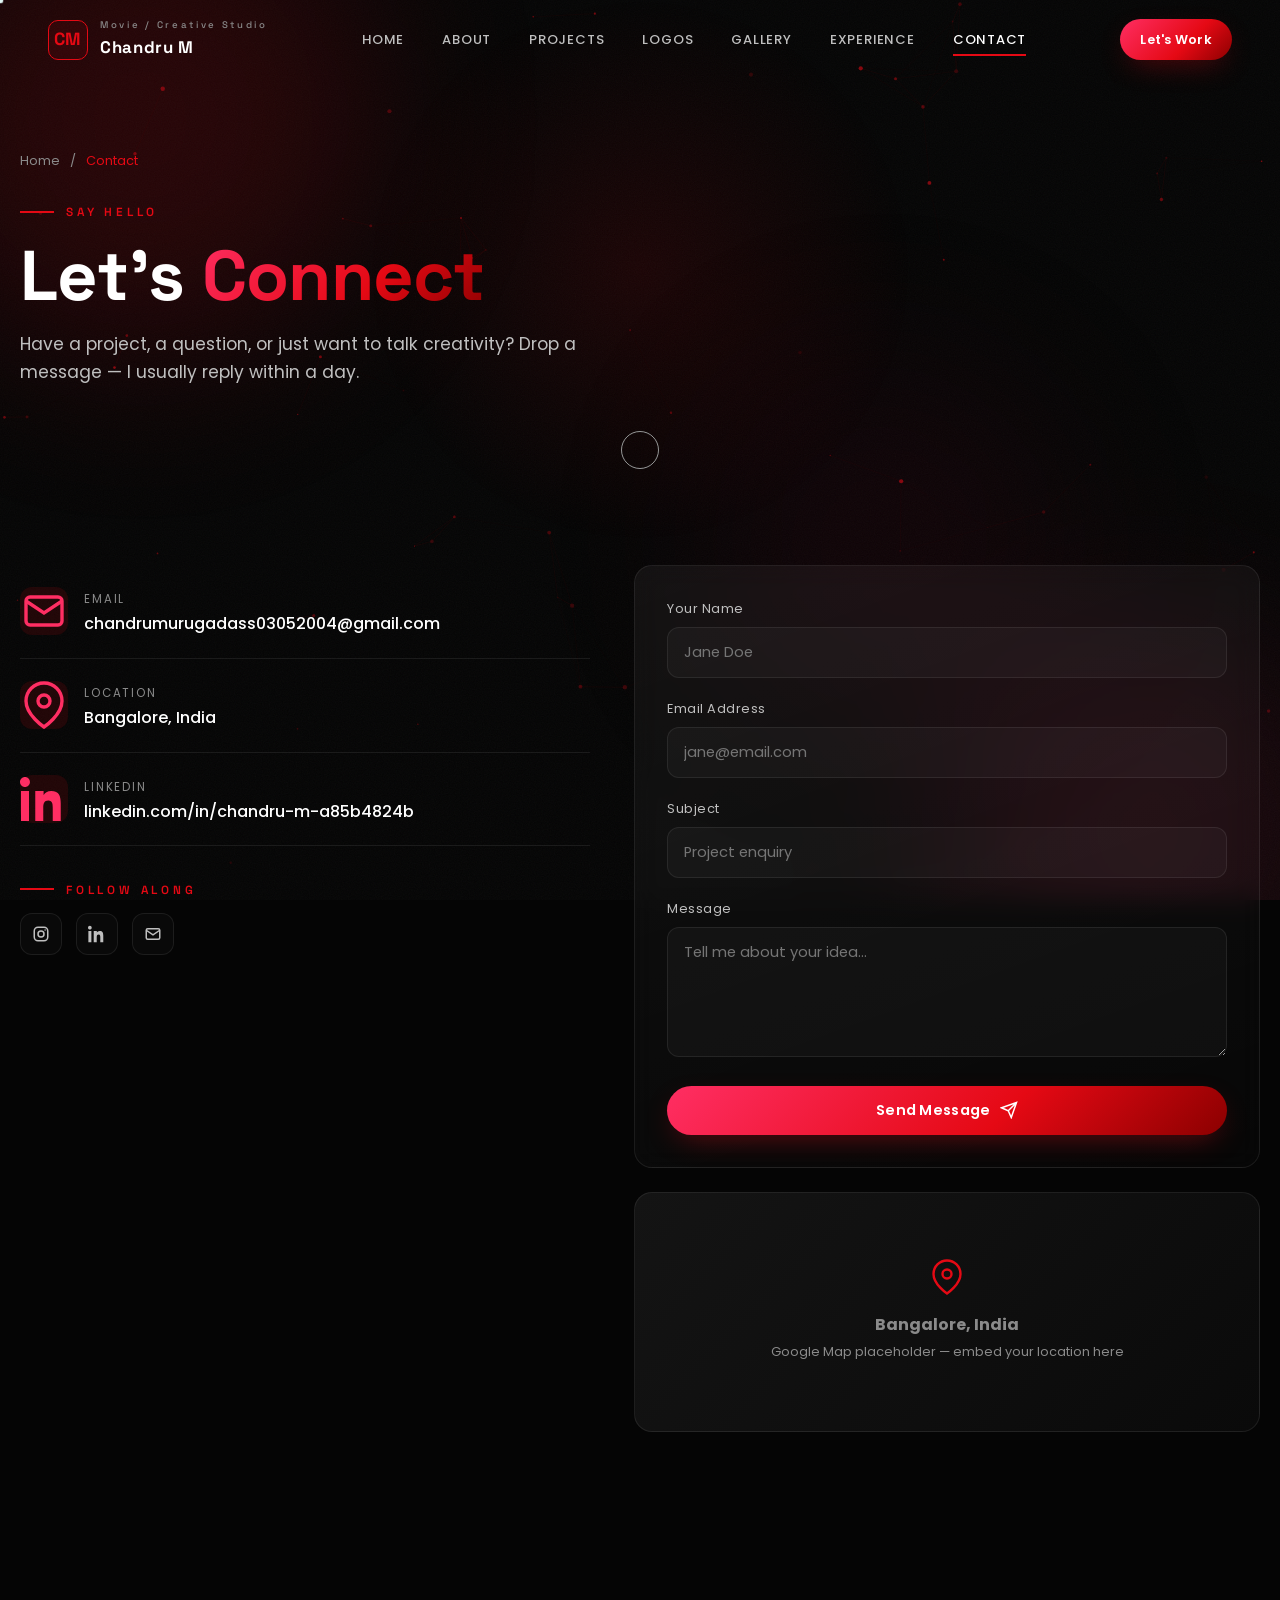
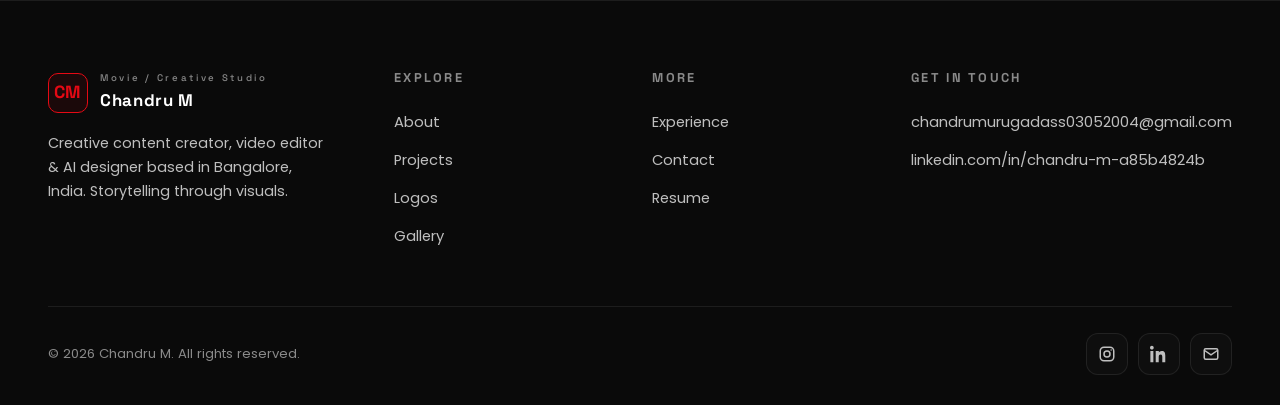
==== contact.html @ 70fb7a4b "Initialize portfolio and configure video fallbacks & layout updates" ====
<!DOCTYPE html>
<html lang="en">
<head>
  <meta charset="UTF-8" />
  <meta name="viewport" content="width=device-width, initial-scale=1.0" />
  <title>Contact — Chandru M | Let's Create Together</title>
  <meta name="description" content="Get in touch with Chandru M — creative content creator, video editor & AI designer in Bangalore. Email, phone, LinkedIn and contact form." />
  <meta name="theme-color" content="#050505" />
  <link rel="icon" href="data:image/svg+xml,%3Csvg xmlns='http://www.w3.org/2000/svg' viewBox='0 0 100 100'%3E%3Crect width='100' height='100' rx='22' fill='%23050505'/%3E%3Ctext x='50' y='68' font-family='Arial' font-size='54' font-weight='bold' fill='%23e50914' text-anchor='middle'%3ECM%3C/text%3E%3C/svg%3E" />
  <link rel="preconnect" href="https://fonts.googleapis.com" />
  <link rel="preconnect" href="https://fonts.gstatic.com" crossorigin />
  <link href="https://fonts.googleapis.com/css2?family=Poppins:wght@300;400;500;600;700&family=Space+Grotesk:wght@400;500;600;700&display=swap" rel="stylesheet" />
  <link rel="stylesheet" href="css/style.css" />
  <link rel="stylesheet" href="css/animations.css" />
  <link rel="stylesheet" href="css/responsive.css" />
</head>
<body>
  <div id="loader"><div class="loader-logo">CHANDRU<span>.</span>M</div><div class="loader-bar"><i></i></div><div class="loader-pct">000 %</div></div>
  <div class="cursor-dot"></div><div class="cursor-ring"></div><div class="scroll-progress"></div>
  <div class="fx-spotlight"></div><div class="fx-noise"></div>
  <div class="fx-gradient"><span></span><span></span><span></span></div>
  <canvas id="particles"></canvas>

  <header class="site-header">
    <div class="container nav">
      <a href="index.html" class="brand" data-magnetic><span class="mark">CM</span><span><small>Movie / Creative Studio</small><b>Chandru M</b></span></a>
      <nav class="nav-links" aria-label="Primary">
        <a href="index.html">Home</a><a href="about.html">About</a><a href="projects.html">Projects</a>
        <a href="logos.html">Logos</a><a href="gallery.html">Gallery</a><a href="experience.html">Experience</a><a href="contact.html">Contact</a>
      </nav>
      <div class="nav-cta"><a href="contact.html" class="btn btn-primary btn-sm" data-magnetic>Let's Work</a>
        <button class="menu-toggle" aria-label="Toggle menu"><span></span><span></span><span></span></button></div>
    </div>
  </header>

  <main>
    <section class="page-hero container">
      <div class="breadcrumb"><a href="index.html">Home</a> / <span>Contact</span></div>
      <span class="eyebrow">Say Hello</span>
      <h1>Let's <span class="text-grad">Connect</span></h1>
      <p>Have a project, a question, or just want to talk creativity? Drop a message — I usually reply within a day.</p>
    </section>

    <section class="section container">
      <div class="contact-grid">
        <!-- Info -->
        <div class="contact-info" data-reveal>
          <div class="info-item">
            <div class="ic"><svg viewBox="0 0 24 24" fill="none" stroke="currentColor" stroke-width="1.7"><rect x="3" y="5" width="18" height="14" rx="2"/><path d="M3 7l9 6 9-6"/></svg></div>
            <div><small>Email</small><br><b>chandrumurugadass03052004@gmail.com</b></div>
          </div>

          <div class="info-item">
            <div class="ic"><svg viewBox="0 0 24 24" fill="none" stroke="currentColor" stroke-width="1.7"><path d="M21 10c0 7-9 13-9 13s-9-6-9-13a9 9 0 0 1 18 0z"/><circle cx="12" cy="10" r="3"/></svg></div>
            <div><small>Location</small><br><b>Bangalore, India</b></div>
          </div>
          <div class="info-item">
            <div class="ic"><svg viewBox="0 0 24 24" fill="currentColor"><path d="M4.98 3.5C4.98 4.88 3.87 6 2.5 6S0 4.88 0 3.5 1.12 1 2.5 1s2.48 1.12 2.48 2.5zM.5 8h4V23h-4V8zm7.5 0h3.8v2.05h.05c.53-1 1.83-2.05 3.76-2.05 4.02 0 4.76 2.65 4.76 6.1V23h-4v-6.6c0-1.57-.03-3.6-2.2-3.6-2.2 0-2.54 1.72-2.54 3.49V23h-4V8z"/></svg></div>
            <div><small>LinkedIn</small><br><b>linkedin.com/in/chandru-m-a85b4824b</b></div>
          </div>

          <div style="margin-top:26px">
            <p class="eyebrow" style="margin-bottom:14px">Follow Along</p>
            <div class="socials">
              <a href="https://www.instagram.com/_charming_chan_/?hl=en" target="_blank" rel="noopener" class="social-ico" aria-label="Instagram"><svg viewBox="0 0 24 24" fill="none" stroke="currentColor" stroke-width="2"><rect x="3" y="3" width="18" height="18" rx="5"/><circle cx="12" cy="12" r="4"/><circle cx="17.5" cy="6.5" r="1" fill="currentColor" stroke="none"/></svg></a>
              <a href="https://www.linkedin.com/in/chandru-m-a85b4824b" target="_blank" rel="noopener" class="social-ico" aria-label="LinkedIn"><svg viewBox="0 0 24 24" fill="currentColor"><path d="M4.98 3.5C4.98 4.88 3.87 6 2.5 6S0 4.88 0 3.5 1.12 1 2.5 1s2.48 1.12 2.48 2.5zM.5 8h4V23h-4V8zm7.5 0h3.8v2.05h.05c.53-1 1.83-2.05 3.76-2.05 4.02 0 4.76 2.65 4.76 6.1V23h-4v-6.6c0-1.57-.03-3.6-2.2-3.6-2.2 0-2.54 1.72-2.54 3.49V23h-4V8z"/></svg></a>

              <a href="#contact-form" class="social-ico" aria-label="Email"><svg viewBox="0 0 24 24" fill="none" stroke="currentColor" stroke-width="2"><rect x="3" y="5" width="18" height="14" rx="2"/><path d="M3 7l9 6 9-6"/></svg></a>
            </div>
          </div>
        </div>

        <!-- Form -->
        <div>
          <div class="form-card glass" data-reveal data-delay="1">
            <form id="contact-form" novalidate>
              <div class="field">
                <label for="name">Your Name</label>
                <input type="text" id="name" name="name" placeholder="Jane Doe" required />
              </div>
              <div class="field">
                <label for="email">Email Address</label>
                <input type="email" id="email" name="email" placeholder="jane@email.com" required />
              </div>
              <div class="field">
                <label for="subject">Subject</label>
                <input type="text" id="subject" name="subject" placeholder="Project enquiry" />
              </div>
              <div class="field">
                <label for="message">Message</label>
                <textarea id="message" name="message" placeholder="Tell me about your idea…" required></textarea>
              </div>
              <button type="submit" class="btn btn-primary" data-magnetic style="width:100%;justify-content:center">
                Send Message
                <svg viewBox="0 0 24 24" fill="none" stroke="currentColor" stroke-width="2" width="16" height="16"><path d="M22 2L11 13M22 2l-7 20-4-9-9-4 20-7z"/></svg>
              </button>
            </form>
            <div class="form-note"></div>
          </div>

          <div class="map-wrap" data-reveal data-delay="2">
            <div class="mp">
              <svg viewBox="0 0 24 24" fill="none" stroke="currentColor" stroke-width="1.6"><path d="M21 10c0 7-9 13-9 13s-9-6-9-13a9 9 0 0 1 18 0z"/><circle cx="12" cy="10" r="3"/></svg>
              <div><b>Bangalore, India</b></div>
              <span style="font-size:0.8rem">Google Map placeholder — embed your location here</span>
            </div>
          </div>
        </div>
      </div>
    </section>
  </main>

  <footer class="site-footer">
    <div class="container">
      <div class="footer-grid">
        <div class="footer-brand"><a href="index.html" class="brand"><span class="mark">CM</span><span><small>Movie / Creative Studio</small><b>Chandru M</b></span></a>
          <p>Creative content creator, video editor & AI designer based in Bangalore, India. Storytelling through visuals.</p></div>
        <div class="footer-col"><h4>Explore</h4><a href="about.html">About</a><a href="projects.html">Projects</a><a href="logos.html">Logos</a><a href="gallery.html">Gallery</a></div>
        <div class="footer-col"><h4>More</h4><a href="experience.html">Experience</a><a href="contact.html">Contact</a><a href="assets/resume/Chandru-M-Resume.pdf" download>Resume</a></div>
        <div class="footer-col"><h4>Get in touch</h4><a href="mailto:chandrumurugadass03052004@gmail.com">chandrumurugadass03052004@gmail.com</a><a href="https://www.linkedin.com/in/chandru-m-a85b4824b" target="_blank" rel="noopener">linkedin.com/in/chandru-m-a85b4824b</a></div>
      </div>
      <div class="footer-bottom"><span>© <span data-year>2026</span> Chandru M. All rights reserved.</span>
        <div class="footer-socials">
          <a href="https://www.instagram.com/_charming_chan_/?hl=en" target="_blank" rel="noopener" class="social-ico" aria-label="Instagram"><svg viewBox="0 0 24 24" fill="none" stroke="currentColor" stroke-width="2"><rect x="3" y="3" width="18" height="18" rx="5"/><circle cx="12" cy="12" r="4"/><circle cx="17.5" cy="6.5" r="1" fill="currentColor" stroke="none"/></svg></a>
          <a href="https://www.linkedin.com/in/chandru-m-a85b4824b" target="_blank" rel="noopener" class="social-ico" aria-label="LinkedIn"><svg viewBox="0 0 24 24" fill="currentColor"><path d="M4.98 3.5C4.98 4.88 3.87 6 2.5 6S0 4.88 0 3.5 1.12 1 2.5 1s2.48 1.12 2.48 2.5zM.5 8h4V23h-4V8zm7.5 0h3.8v2.05h.05c.53-1 1.83-2.05 3.76-2.05 4.02 0 4.76 2.65 4.76 6.1V23h-4v-6.6c0-1.57-.03-3.6-2.2-3.6-2.2 0-2.54 1.72-2.54 3.49V23h-4V8z"/></svg></a>
          <a href="contact.html" class="social-ico" aria-label="Email"><svg viewBox="0 0 24 24" fill="none" stroke="currentColor" stroke-width="2"><rect x="3" y="5" width="18" height="14" rx="2"/><path d="M3 7l9 6 9-6"/></svg></a>
        </div>
      </div>
    </div>
  </footer>
  <button class="to-top" aria-label="Back to top"><svg viewBox="0 0 24 24" width="20" height="20" fill="none" stroke="currentColor" stroke-width="2"><path d="M12 19V5m-7 7l7-7 7 7"/></svg></button>
  <script src="js/script.js"></script>
  <script src="js/animation.js"></script>
</body>
</html>
---- css/style.css ----
/* =====================================================================
   CHANDRU M — Premium Portfolio
   style.css — Core design system, layout & components
   Author: Senior Frontend / UI-UX (cinematic dark theme)
   ===================================================================== */

/* ---------- 1. Design Tokens ---------- */
:root {
  /* Color palette */
  --bg: #050505;
  --bg-soft: #0a0a0a;
  --card: #101010;
  --card-2: #141414;
  --accent: #e50914;
  --accent-2: #ff2e63;
  --accent-glow: rgba(229, 9, 20, 0.45);
  --text: #ffffff;
  --text-2: #bfbfbf;
  --text-3: #8a8a8a;
  --border: rgba(255, 255, 255, 0.08);
  --border-strong: rgba(255, 255, 255, 0.16);

  /* Gradients */
  --grad-accent: linear-gradient(135deg, #ff2e63 0%, #e50914 60%, #8b0000 100%);
  --grad-chrome: linear-gradient(180deg, #ffffff 0%, #d6d6d6 45%, #8e8e8e 55%, #f2f2f2 100%);
  --grad-line: linear-gradient(90deg, transparent, var(--accent), transparent);

  /* Typography */
  --font-body: "Poppins", system-ui, -apple-system, Segoe UI, Roboto, sans-serif;
  --font-display: "Space Grotesk", "Poppins", sans-serif;

  /* Spacing / sizing */
  --maxw: 1240px;
  --radius: 18px;
  --radius-sm: 12px;
  --radius-lg: 28px;
  --header-h: 80px;

  /* Motion */
  --ease: cubic-bezier(0.22, 1, 0.36, 1);
  --ease-soft: cubic-bezier(0.4, 0, 0.2, 1);
  --t-fast: 0.25s;
  --t-med: 0.45s;
  --t-slow: 0.8s;

  /* Shadows */
  --shadow-card: 0 24px 60px -28px rgba(0, 0, 0, 0.9);
  --shadow-glow: 0 0 40px -6px var(--accent-glow);
}

/* ---------- 2. Reset & Base ---------- */
*,
*::before,
*::after { box-sizing: border-box; margin: 0; padding: 0; }

html { scroll-behavior: smooth; -webkit-text-size-adjust: 100%; }

body {
  font-family: var(--font-body);
  background: var(--bg);
  color: var(--text);
  line-height: 1.65;
  font-weight: 400;
  overflow-x: hidden;
  min-height: 100vh;
  -webkit-font-smoothing: antialiased;
  -moz-osx-font-smoothing: grayscale;
}

a { color: inherit; text-decoration: none; }
img { max-width: 100%; display: block; }
button { font-family: inherit; cursor: pointer; border: none; background: none; color: inherit; }
ul { list-style: none; }
input, textarea, select { font-family: inherit; }

::selection { background: var(--accent); color: #fff; }

/* Custom scrollbar */
::-webkit-scrollbar { width: 10px; }
::-webkit-scrollbar-track { background: #0a0a0a; }
::-webkit-scrollbar-thumb {
  background: linear-gradient(var(--accent), #6e0309);
  border-radius: 10px;
  border: 2px solid #0a0a0a;
}
::-webkit-scrollbar-thumb:hover { background: var(--accent-2); }

/* ---------- 3. Typography ---------- */
h1, h2, h3, h4, h5 { font-family: var(--font-display); font-weight: 700; line-height: 1.08; letter-spacing: -0.01em; }
h1 { font-size: clamp(2.6rem, 7vw, 5.4rem); }
h2 { font-size: clamp(2rem, 4.5vw, 3.4rem); }
h3 { font-size: clamp(1.3rem, 2.4vw, 1.9rem); }
p { color: var(--text-2); }

.eyebrow {
  font-family: var(--font-display);
  text-transform: uppercase;
  letter-spacing: 0.32em;
  font-size: 0.74rem;
  font-weight: 600;
  color: var(--accent);
  display: inline-flex;
  align-items: center;
  gap: 12px;
}
.eyebrow::before {
  content: "";
  width: 34px; height: 2px;
  background: var(--accent);
  display: inline-block;
}

.text-grad { background: var(--grad-accent); -webkit-background-clip: text; background-clip: text; color: transparent; }
.text-chrome {
  background: var(--grad-chrome);
  -webkit-background-clip: text; background-clip: text; color: transparent;
  filter: drop-shadow(0 4px 18px rgba(0,0,0,0.5));
}

/* ---------- 4. Layout ---------- */
.container { width: 100%; max-width: var(--maxw); margin: 0 auto; padding: 0 28px; }
.section { padding: clamp(70px, 10vw, 140px) 0; position: relative; }
.section-head { max-width: 720px; margin-bottom: 56px; }
.section-head.center { margin-left: auto; margin-right: auto; text-align: center; }
.section-head .eyebrow.center { justify-content: center; }
.section-head h2 { margin: 18px 0 14px; }
.section-head p { font-size: 1.05rem; }

.grid { display: grid; gap: 26px; }
.divider { height: 1px; background: var(--border); width: 100%; }

/* ---------- 5. Loading Screen ---------- */
#loader {
  position: fixed; inset: 0; z-index: 9999;
  background: var(--bg);
  display: flex; flex-direction: column; align-items: center; justify-content: center;
  gap: 26px;
  transition: opacity 0.6s var(--ease), visibility 0.6s;
}
#loader.hidden { opacity: 0; visibility: hidden; }
.loader-logo {
  font-family: var(--font-display);
  font-size: 2.4rem; font-weight: 700;
  letter-spacing: 0.08em;
  color: #fff;
  display: flex; align-items: center; gap: 4px;
}
.loader-logo span { color: var(--accent); }
.loader-bar { width: 220px; height: 3px; background: rgba(255,255,255,0.1); border-radius: 4px; overflow: hidden; }
.loader-bar i { display: block; height: 100%; width: 0; background: var(--grad-accent); border-radius: 4px; }
.loader-pct { font-family: var(--font-display); font-size: 0.8rem; letter-spacing: 0.3em; color: var(--text-3); }

/* ---------- 6. Custom Cursor ---------- */
.cursor-dot, .cursor-ring {
  position: fixed; top: 0; left: 0; z-index: 9998;
  border-radius: 50%; pointer-events: none;
  transform: translate(-50%, -50%);
  mix-blend-mode: difference;
}
.cursor-dot { width: 7px; height: 7px; background: #fff; transition: width .2s, height .2s; }
.cursor-ring {
  width: 38px; height: 38px; border: 1.5px solid rgba(255,255,255,0.6);
  transition: transform 0.16s var(--ease-soft), width .25s, height .25s, border-color .25s;
}
.cursor-ring.hover { width: 60px; height: 60px; border-color: var(--accent); }
.cursor-dot.hover { width: 0; height: 0; }
@media (hover: none), (pointer: coarse) { .cursor-dot, .cursor-ring { display: none; } }

/* ---------- 7. Scroll Progress ---------- */
.scroll-progress {
  position: fixed; top: 0; left: 0; height: 3px; width: 0%;
  background: var(--grad-accent); z-index: 9997;
  box-shadow: 0 0 12px var(--accent-glow);
}

/* ---------- 8. Mouse Spotlight & Background FX ---------- */
.fx-spotlight {
  position: fixed; inset: 0; z-index: 0; pointer-events: none;
  background: radial-gradient(420px circle at var(--mx, 50%) var(--my, 30%), rgba(229,9,20,0.10), transparent 65%);
  transition: background 0.1s linear;
}
.fx-noise {
  position: fixed; inset: 0; z-index: 1; pointer-events: none; opacity: 0.04;
  background-image: url("data:image/svg+xml,%3Csvg xmlns='http://www.w3.org/2000/svg' width='160' height='160'%3E%3Cfilter id='n'%3E%3CfeTurbulence type='fractalNoise' baseFrequency='0.85' numOctaves='3' stitchTiles='stitch'/%3E%3C/filter%3E%3Crect width='100%25' height='100%25' filter='url(%23n)'/%3E%3C/svg%3E");
}
.fx-gradient {
  position: fixed; inset: 0; z-index: 0; pointer-events: none; overflow: hidden;
}
.fx-gradient span {
  position: absolute; border-radius: 50%; filter: blur(90px); opacity: 0.5;
}
.fx-gradient span:nth-child(1) { width: 480px; height: 480px; background: rgba(229,9,20,0.30); top: -120px; left: -100px; }
.fx-gradient span:nth-child(2) { width: 420px; height: 420px; background: rgba(255,46,99,0.18); bottom: -140px; right: -80px; }
.fx-gradient span:nth-child(3) { width: 360px; height: 360px; background: rgba(120,0,40,0.22); top: 40%; left: 55%; }

#particles { position: fixed; inset: 0; z-index: 0; pointer-events: none; }

main, footer, .site-header { position: relative; z-index: 2; }

/* ---------- 9. Header / Navigation ---------- */
.site-header {
  position: fixed; top: 0; left: 0; right: 0; z-index: 1000;
  height: var(--header-h);
  display: flex; align-items: center;
  transition: background var(--t-med) var(--ease), height var(--t-med), border-color var(--t-med);
  border-bottom: 1px solid transparent;
}
.site-header.scrolled {
  height: 66px;
  background: rgba(7,7,7,0.72);
  backdrop-filter: blur(18px) saturate(140%);
  -webkit-backdrop-filter: blur(18px) saturate(140%);
  border-bottom: 1px solid var(--border);
}
.nav { display: flex; align-items: center; justify-content: space-between; width: 100%; }
.brand { display: flex; align-items: center; gap: 12px; font-family: var(--font-display); font-weight: 700; letter-spacing: 0.04em; }
.brand .mark {
  width: 40px; height: 40px; display: grid; place-items: center;
  border: 1.5px solid var(--accent); border-radius: 10px;
  color: var(--accent); font-size: 1.1rem; font-weight: 700;
  background: rgba(229,9,20,0.08);
  transition: transform var(--t-fast) var(--ease), box-shadow var(--t-fast);
}
.brand:hover .mark { transform: rotate(-6deg) scale(1.05); box-shadow: var(--shadow-glow); }
.brand small { display: block; font-size: 0.6rem; letter-spacing: 0.28em; color: var(--text-3); font-weight: 500; }
.brand b { font-size: 1.05rem; }

.nav-links { display: flex; align-items: center; gap: 6px; }
.nav-links a {
  position: relative; padding: 10px 16px; font-size: 0.82rem; font-weight: 500;
  letter-spacing: 0.06em; text-transform: uppercase; color: var(--text-2);
  transition: color var(--t-fast);
}
.nav-links a::after {
  content: ""; position: absolute; left: 16px; right: 16px; bottom: 4px; height: 2px;
  background: var(--accent); transform: scaleX(0); transform-origin: left;
  transition: transform var(--t-med) var(--ease);
}
.nav-links a:hover, .nav-links a.active { color: #fff; }
.nav-links a:hover::after, .nav-links a.active::after { transform: scaleX(1); }

.nav-cta { display: flex; align-items: center; gap: 14px; }
.menu-toggle { display: none; width: 44px; height: 44px; border-radius: 10px; border: 1px solid var(--border); }
.menu-toggle span { display: block; width: 20px; height: 2px; background: #fff; margin: 4px auto; transition: var(--t-fast); }
.menu-toggle.open span:nth-child(1) { transform: translateY(6px) rotate(45deg); }
.menu-toggle.open span:nth-child(2) { opacity: 0; }
.menu-toggle.open span:nth-child(3) { transform: translateY(-6px) rotate(-45deg); }

/* ---------- 10. Buttons ---------- */
.btn {
  position: relative; display: inline-flex; align-items: center; gap: 10px;
  padding: 14px 26px; border-radius: 50px; font-weight: 600; font-size: 0.9rem;
  letter-spacing: 0.02em; overflow: hidden; isolation: isolate;
  transition: transform var(--t-fast) var(--ease), box-shadow var(--t-fast), color var(--t-fast);
}
.btn svg, .btn .ico { width: 18px; height: 18px; }
.btn-primary { background: var(--grad-accent); color: #fff; box-shadow: 0 10px 30px -10px var(--accent-glow); }
.btn-primary:hover { transform: translateY(-3px); box-shadow: 0 18px 40px -12px var(--accent-glow); }
.btn-ghost { border: 1.5px solid var(--border-strong); color: #fff; background: rgba(255,255,255,0.02); }
.btn-ghost:hover { transform: translateY(-3px); border-color: var(--accent); color: #fff; }
.btn-sm { padding: 10px 20px; font-size: 0.8rem; }
.btn .play { width: 26px; height: 26px; border-radius: 50%; background: rgba(255,255,255,0.22); display: grid; place-items: center; }

/* Ripple */
.ripple { position: absolute; border-radius: 50%; background: rgba(255,255,255,0.35); transform: scale(0); animation: ripple .6s var(--ease) forwards; pointer-events: none; }

/* ---------- 11. Hero ---------- */
.hero { min-height: 100vh; display: flex; align-items: center; padding-top: var(--header-h); position: relative; }
.hero-grid { display: grid; grid-template-columns: 1.15fr 0.85fr; gap: 40px; align-items: center; width: 100%; }
.hero-copy { max-width: 640px; }
.hero h1 { margin: 18px 0 6px; line-height: 0.95; }
.hero h1 .line { display: block; overflow: hidden; }
.hero .roles {
  font-family: var(--font-display); font-weight: 600; font-size: clamp(1.1rem, 2.4vw, 1.7rem);
  color: var(--text); margin: 10px 0 4px; min-height: 1.6em; display: flex; align-items: center; gap: 6px;
}
.hero .roles .typed { color: var(--accent-2); }
.hero .roles .caret { width: 3px; height: 1.3em; background: var(--accent); display: inline-block; animation: blink 1s steps(1) infinite; }
.hero .lede { font-size: 1.05rem; margin: 18px 0 30px; max-width: 520px; }
.hero-actions { display: flex; flex-wrap: wrap; gap: 16px; margin-bottom: 36px; }

.socials { display: flex; align-items: center; gap: 14px; }
.socials .label { font-size: 0.68rem; letter-spacing: 0.28em; text-transform: uppercase; color: var(--text-3); }
.social-ico {
  width: 42px; height: 42px; border-radius: 12px; display: grid; place-items: center;
  border: 1px solid var(--border); background: rgba(255,255,255,0.02); color: var(--text-2);
  transition: transform var(--t-fast) var(--ease), color var(--t-fast), border-color var(--t-fast), background var(--t-fast);
}
.social-ico:hover { transform: translateY(-4px); color: #fff; border-color: var(--accent); background: rgba(229,9,20,0.12); }
.social-ico svg { width: 18px; height: 18px; }

/* Hero portrait */
.hero-visual { position: relative; display: grid; place-items: center; }
.portrait-wrap { position: relative; width: min(420px, 90%); aspect-ratio: 3/4; }
.portrait-glow {
  position: absolute; inset: -8% -4% 0 -4%; border-radius: 50% 50% 46% 46%;
  background: radial-gradient(circle at 50% 42%, rgba(229,9,20,0.55), rgba(229,9,20,0.08) 55%, transparent 72%);
  filter: blur(8px); z-index: 0;
}
.portrait-disc {
  position: absolute; inset: 6% 0 0 0; border-radius: 50%;
  background: radial-gradient(circle, rgba(229,9,20,0.9), #4a0207 70%, transparent 72%);
  z-index: 0; box-shadow: var(--shadow-glow);
}
.portrait-img {
  position: relative; z-index: 2; width: 100%; height: 100%; object-fit: contain; object-position: bottom center;
  filter: drop-shadow(0 30px 50px rgba(0,0,0,0.6));
}
.portrait-badge {
  position: absolute; z-index: 3; right: -8px; top: 12%;
  background: rgba(16,16,16,0.7); backdrop-filter: blur(10px);
  border: 1px solid var(--border); border-radius: 14px; padding: 12px 16px;
  display: flex; flex-direction: column; gap: 2px;
}
.portrait-badge b { font-family: var(--font-display); font-size: 1.4rem; color: var(--accent-2); }
.portrait-badge small { font-size: 0.62rem; letter-spacing: 0.18em; text-transform: uppercase; color: var(--text-3); }
.portrait-badge.b2 { right: auto; left: -10px; top: auto; bottom: 16%; }

.hero-scroll {
  position: absolute; bottom: 26px; left: 50%; transform: translateX(-50%);
  display: flex; flex-direction: column; align-items: center; gap: 8px;
  font-size: 0.64rem; letter-spacing: 0.3em; text-transform: uppercase; color: var(--text-3);
}
.hero-scroll .mouse { width: 24px; height: 38px; border: 2px solid var(--border-strong); border-radius: 14px; position: relative; }
.hero-scroll .mouse::before { content: ""; position: absolute; top: 7px; left: 50%; transform: translateX(-50%); width: 4px; height: 7px; border-radius: 4px; background: var(--accent); animation: scrollDot 1.6s infinite; }

/* ---------- 12. Glass Card base ---------- */
.glass {
  background: linear-gradient(160deg, rgba(255,255,255,0.05), rgba(255,255,255,0.01));
  border: 1px solid var(--border);
  border-radius: var(--radius);
  backdrop-filter: blur(12px);
  -webkit-backdrop-filter: blur(12px);
}

/* Marquee strip */
.marquee { overflow: hidden; border-top: 1px solid var(--border); border-bottom: 1px solid var(--border); padding: 18px 0; background: var(--bg-soft); }
.marquee-track { display: flex; gap: 60px; width: max-content; animation: marquee 26s linear infinite; }
.marquee-track span { font-family: var(--font-display); font-size: 1.2rem; font-weight: 600; color: var(--text-3); display: inline-flex; align-items: center; gap: 60px; white-space: nowrap; }
.marquee-track span::after { content: "✦"; color: var(--accent); }
.marquee:hover .marquee-track { animation-play-state: paused; }

/* ---------- 13. About preview ---------- */
.about-split { display: grid; grid-template-columns: 0.9fr 1.1fr; gap: 56px; align-items: center; }
.about-photo { position: relative; border-radius: var(--radius-lg); overflow: hidden; border: 1px solid var(--border); }
.about-photo img { width: 100%; aspect-ratio: 4/5; object-fit: cover; object-position: top center; }
.about-photo::after { content: ""; position: absolute; inset: 0; background: linear-gradient(180deg, transparent 40%, rgba(5,5,5,0.85)); }
.about-photo .tag { position: absolute; bottom: 18px; left: 18px; z-index: 2; }
.about-photo .tag b { font-family: var(--font-display); font-size: 1.2rem; }
.about-text h2 { margin: 16px 0 18px; }
.about-text p + p { margin-top: 14px; }

.stat-row { display: grid; grid-template-columns: repeat(3, 1fr); gap: 18px; margin-top: 34px; }
.stat { padding: 22px; border-radius: var(--radius-sm); border: 1px solid var(--border); background: var(--card); }
.stat b { font-family: var(--font-display); font-size: clamp(1.8rem, 4vw, 2.6rem); color: #fff; display: block; }
.stat b .plus { color: var(--accent); }
.stat span { font-size: 0.78rem; color: var(--text-3); letter-spacing: 0.04em; }

/* ---------- 14. Cards: Projects ---------- */
.cards-3 { grid-template-columns: repeat(3, 1fr); }
.cards-2 { grid-template-columns: repeat(2, 1fr); }
.cards-4 { grid-template-columns: repeat(4, 1fr); }
.cards-1 { grid-template-columns: 1fr; max-width: 800px; margin: 0 auto; }

.project-card {
  position: relative; border-radius: var(--radius); overflow: hidden;
  background: var(--card); border: 1px solid var(--border);
  transition: transform var(--t-med) var(--ease), border-color var(--t-med), box-shadow var(--t-med);
  display: flex; flex-direction: column;
}
.project-card:hover { transform: translateY(-8px); border-color: var(--border-strong); box-shadow: var(--shadow-card); }
.project-thumb { position: relative; aspect-ratio: 16/10; overflow: hidden; background: linear-gradient(135deg, #1a1a1a, #0c0c0c); }
.project-thumb .ph { position: absolute; inset: 0; display: grid; place-items: center; color: var(--text-3); }
.project-thumb img, .project-thumb video { width: 100%; height: 100%; object-fit: cover; transition: transform var(--t-slow) var(--ease); }
.project-card:hover .project-thumb img, .project-card:hover .project-thumb video { transform: scale(1.08); }
.project-thumb .num { position: absolute; top: 14px; left: 16px; font-family: var(--font-display); font-size: 0.8rem; color: var(--accent); z-index: 2; }
.project-thumb .cat { position: absolute; top: 14px; right: 16px; font-size: 0.64rem; letter-spacing: 0.16em; text-transform: uppercase; padding: 5px 11px; border-radius: 40px; background: rgba(0,0,0,0.55); border: 1px solid var(--border); z-index: 2; }
.project-body { padding: 24px; display: flex; flex-direction: column; gap: 12px; flex: 1; }
.project-body h3 { font-size: 1.25rem; }
.project-body p { font-size: 0.92rem; }
.tags { display: flex; flex-wrap: wrap; gap: 8px; margin-top: auto; }
.tag-chip { font-size: 0.68rem; padding: 5px 11px; border-radius: 40px; background: rgba(255,255,255,0.04); border: 1px solid var(--border); color: var(--text-2); }
.meta-row { display: grid; grid-template-columns: 1fr 1fr; gap: 10px; padding-top: 12px; border-top: 1px solid var(--border); }
.meta-row .k { font-size: 0.64rem; letter-spacing: 0.14em; text-transform: uppercase; color: var(--text-3); }
.meta-row .v { font-size: 0.84rem; color: var(--text); }
.read-more { display: inline-flex; align-items: center; gap: 8px; color: var(--accent-2); font-weight: 600; font-size: 0.84rem; }
.read-more svg { transition: transform var(--t-fast); }
.project-card:hover .read-more svg { transform: translateX(4px); }

/* ---------- 15. Skills ---------- */
.skill-card {
  padding: 26px; border-radius: var(--radius); background: var(--card); border: 1px solid var(--border);
  transition: transform var(--t-med) var(--ease), border-color var(--t-med), background var(--t-med);
}
.skill-card:hover { transform: translateY(-6px); border-color: var(--border-strong); background: var(--card-2); }
.skill-card .ic { width: 52px; height: 52px; border-radius: 14px; display: grid; place-items: center; background: rgba(229,9,20,0.12); color: var(--accent-2); margin-bottom: 18px; }
.skill-card .ic svg { width: 24px; height: 24px; }
.skill-card h3 { font-size: 1.15rem; margin-bottom: 10px; }
.skill-card p { font-size: 0.88rem; }
.skill-card .bars { margin-top: 16px; display: flex; flex-direction: column; gap: 12px; }
.bar { }
.bar .bl { display: flex; justify-content: space-between; font-size: 0.78rem; color: var(--text-2); margin-bottom: 6px; }
.bar .track { height: 6px; border-radius: 6px; background: rgba(255,255,255,0.06); overflow: hidden; }
.bar .fill { height: 100%; width: 0; border-radius: 6px; background: var(--grad-accent); transition: width 1.2s var(--ease); }

.tool-cloud { display: flex; flex-wrap: wrap; gap: 12px; margin-top: 14px; }
.tool-pill {
  display: inline-flex; align-items: center; gap: 8px; padding: 10px 18px; border-radius: 50px;
  border: 1px solid var(--border); background: var(--card); font-size: 0.86rem; color: var(--text-2);
  transition: transform var(--t-fast) var(--ease), color var(--t-fast), border-color var(--t-fast);
}
.tool-pill:hover { transform: translateY(-3px); color: #fff; border-color: var(--accent); }
.tool-pill i { width: 8px; height: 8px; border-radius: 50%; background: var(--accent); }

/* ---------- 16. Process steps ---------- */
.process-grid { grid-template-columns: repeat(4, 1fr); gap: 20px; }
.process-step { padding: 28px 24px; border-radius: var(--radius); border: 1px solid var(--border); background: var(--card); position: relative; overflow: hidden; }
.process-step .n { font-family: var(--font-display); font-size: 3rem; font-weight: 700; color: rgba(255,255,255,0.06); position: absolute; top: 8px; right: 16px; }
.process-step h3 { font-size: 1.1rem; margin-bottom: 10px; }
.process-step p { font-size: 0.88rem; }
.process-step::before { content: ""; position: absolute; left: 0; top: 0; height: 3px; width: 100%; background: var(--grad-accent); transform: scaleX(0); transform-origin: left; transition: transform var(--t-med) var(--ease); }
.process-step:hover::before { transform: scaleX(1); }

/* ---------- 17. Testimonials ---------- */
.quote-card { padding: 32px; border-radius: var(--radius); background: var(--card); border: 1px solid var(--border); position: relative; }
.quote-card .q { font-size: 2.4rem; color: var(--accent); font-family: var(--font-display); line-height: 1; }
.quote-card p { font-size: 1rem; color: var(--text); margin: 12px 0 20px; font-style: italic; }
.quote-card .who { display: flex; align-items: center; gap: 12px; }
.quote-card .who .av { width: 44px; height: 44px; border-radius: 50%; background: var(--grad-accent); display: grid; place-items: center; font-weight: 700; font-family: var(--font-display); }
.quote-card .who b { display: block; font-size: 0.92rem; }
.quote-card .who span { font-size: 0.76rem; color: var(--text-3); }

/* ---------- 18. CTA band ---------- */
.cta-band { position: relative; border-radius: var(--radius-lg); overflow: hidden; padding: clamp(40px, 7vw, 80px); text-align: center; border: 1px solid var(--border); background: linear-gradient(135deg, #160203, #0a0a0a); }
.cta-band::before { content: ""; position: absolute; inset: 0; background: radial-gradient(600px circle at 50% 0%, rgba(229,9,20,0.25), transparent 60%); }
.cta-band > * { position: relative; z-index: 2; }
.cta-band h2 { margin-bottom: 16px; }
.cta-band p { max-width: 540px; margin: 0 auto 30px; }
.cta-actions { display: flex; gap: 16px; justify-content: center; flex-wrap: wrap; }

/* ---------- 19. Footer ---------- */
.site-footer { background: var(--bg-soft); border-top: 1px solid var(--border); padding: 70px 0 30px; margin-top: 40px; }
.footer-grid { display: grid; grid-template-columns: 1.4fr 1fr 1fr 1.2fr; gap: 40px; }
.footer-brand .brand { margin-bottom: 18px; }
.footer-brand p { font-size: 0.9rem; max-width: 280px; }
.footer-col h4 { font-family: var(--font-display); font-size: 0.8rem; letter-spacing: 0.18em; text-transform: uppercase; color: var(--text-3); margin-bottom: 18px; }
.footer-col a { display: block; font-size: 0.92rem; color: var(--text-2); padding: 7px 0; transition: color var(--t-fast), padding var(--t-fast); }
.footer-col a:hover { color: var(--accent-2); padding-left: 6px; }
.footer-bottom { display: flex; align-items: center; justify-content: space-between; flex-wrap: wrap; gap: 16px; margin-top: 50px; padding-top: 26px; border-top: 1px solid var(--border); font-size: 0.82rem; color: var(--text-3); }
.footer-socials { display: flex; gap: 10px; }

/* Back to top */
.to-top {
  position: fixed; right: 26px; bottom: 26px; z-index: 900;
  width: 50px; height: 50px; border-radius: 50%; display: grid; place-items: center;
  background: var(--grad-accent); color: #fff; box-shadow: 0 12px 30px -10px var(--accent-glow);
  opacity: 0; visibility: hidden; transform: translateY(20px) scale(0.8);
  transition: all var(--t-med) var(--ease);
}
.to-top.show { opacity: 1; visibility: visible; transform: translateY(0) scale(1); }
.to-top:hover { transform: translateY(-4px) scale(1.05); }

/* ---------- 20. Page hero (inner pages) ---------- */
.page-hero { padding: calc(var(--header-h) + 70px) 0 50px; position: relative; }
.page-hero .eyebrow { margin-bottom: 16px; }
.page-hero h1 { font-size: clamp(2.4rem, 6vw, 4.4rem); margin-bottom: 16px; }
.page-hero p { font-size: 1.08rem; max-width: 620px; }
.breadcrumb { display: flex; gap: 10px; font-size: 0.8rem; color: var(--text-3); margin-bottom: 24px; align-items: center; }
.breadcrumb a:hover { color: var(--accent-2); }
.breadcrumb span { color: var(--accent); }

/* ---------- 21. Timeline ---------- */
.timeline { position: relative; max-width: 860px; margin: 0 auto; padding-left: 28px; }
.timeline::before { content: ""; position: absolute; left: 7px; top: 6px; bottom: 6px; width: 2px; background: linear-gradient(var(--accent), transparent); }
.tl-item { position: relative; padding: 0 0 44px 36px; }
.tl-item::before { content: ""; position: absolute; left: -3px; top: 6px; width: 16px; height: 16px; border-radius: 50%; background: var(--bg); border: 3px solid var(--accent); box-shadow: 0 0 0 4px rgba(229,9,20,0.15); }
.tl-item:last-child { padding-bottom: 0; }
.tl-date { font-family: var(--font-display); font-size: 0.78rem; letter-spacing: 0.08em; color: var(--accent-2); margin-bottom: 6px; }
.tl-card { padding: 22px 24px; border-radius: var(--radius); border: 1px solid var(--border); background: var(--card); transition: transform var(--t-med) var(--ease), border-color var(--t-med); }
.tl-card:hover { transform: translateX(6px); border-color: var(--border-strong); }
.tl-card h3 { font-size: 1.18rem; margin-bottom: 4px; }
.tl-card .org { color: var(--accent-2); font-size: 0.88rem; font-weight: 500; margin-bottom: 10px; }
.tl-card ul { display: flex; flex-direction: column; gap: 8px; }
.tl-card li { position: relative; padding-left: 18px; font-size: 0.9rem; color: var(--text-2); }
.tl-card li::before { content: ""; position: absolute; left: 0; top: 9px; width: 6px; height: 6px; border-radius: 50%; background: var(--accent); }

/* ---------- 22. Mission/Vision/Values ---------- */
.mvv-grid { grid-template-columns: repeat(3, 1fr); gap: 24px; }
.mvv { padding: 32px 28px; border-radius: var(--radius); border: 1px solid var(--border); background: var(--card); }
.mvv .ic { width: 56px; height: 56px; border-radius: 16px; display: grid; place-items: center; background: rgba(229,9,20,0.12); color: var(--accent-2); margin-bottom: 20px; }
.mvv h3 { margin-bottom: 12px; }

/* ---------- 23. Logos grid ---------- */
.logo-card {
  position: relative; aspect-ratio: 1/1; border-radius: var(--radius); overflow: hidden;
  border: 1px solid var(--border); background: var(--card);
  display: flex; flex-direction: column; align-items: center; justify-content: center; gap: 14px; text-align: center; padding: 20px;
  transition: transform var(--t-med) var(--ease), border-color var(--t-med), box-shadow var(--t-med);
  cursor: pointer;
}
.logo-card:hover { transform: translateY(-6px) scale(1.01); border-color: var(--accent); box-shadow: var(--shadow-card); }
.logo-card .lg-ph { width: 84px; height: 84px; border-radius: 18px; display: grid; place-items: center; background: linear-gradient(135deg, #1c1c1c, #0d0d0d); border: 1px solid var(--border); font-family: var(--font-display); font-weight: 700; font-size: 1.6rem; color: var(--accent-2); }
.logo-card img { width: 100%; height: 70%; object-fit: contain; }
.logo-card h4 { font-size: 1rem; }
.logo-card .desc { font-size: 0.78rem; color: var(--text-3); }
.logo-card .view { position: absolute; inset: 0; display: grid; place-items: center; background: rgba(5,5,5,0.7); opacity: 0; transition: opacity var(--t-med); }
.logo-card:hover .view { opacity: 1; }
.logo-card .view span { padding: 10px 18px; border: 1px solid var(--accent); border-radius: 40px; font-size: 0.8rem; }

/* ---------- 24. Gallery / Masonry ---------- */
.filter-bar { display: flex; flex-wrap: wrap; gap: 10px; margin-bottom: 40px; justify-content: center; }
.filter-btn { padding: 9px 20px; border-radius: 40px; border: 1px solid var(--border); font-size: 0.82rem; color: var(--text-2); background: var(--card); transition: all var(--t-fast); }
.filter-btn.active, .filter-btn:hover { background: var(--grad-accent); color: #fff; border-color: transparent; }
.masonry { columns: 3; column-gap: 22px; }
.masonry .m-item { break-inside: avoid; margin-bottom: 22px; border-radius: var(--radius); overflow: hidden; border: 1px solid var(--border); position: relative; background: var(--card); transition: transform var(--t-med) var(--ease); }
.masonry .m-item:hover { transform: scale(1.015); }
.m-item .ph-box { display: grid; place-items: center; color: var(--text-3); background: linear-gradient(135deg, #181818, #0c0c0c); }
.m-item img { width: 100%; display: block; transition: transform var(--t-slow) var(--ease); }
.m-item:hover img { transform: scale(1.06); }
.m-item .overlay { position: absolute; inset: 0; background: linear-gradient(180deg, transparent 50%, rgba(5,5,5,0.88)); opacity: 0; transition: opacity var(--t-med); display: flex; flex-direction: column; justify-content: flex-end; padding: 20px; }
.m-item:hover .overlay { opacity: 1; }
.m-item .overlay b { font-family: var(--font-display); font-size: 1rem; }
.m-item .overlay span { font-size: 0.74rem; color: var(--accent-2); letter-spacing: 0.1em; text-transform: uppercase; }

/* Video cards */
.video-card { position: relative; border-radius: var(--radius); overflow: hidden; border: 1px solid var(--border); aspect-ratio: 16/9; background: linear-gradient(135deg, #181818, #0a0a0a); display: grid; place-items: center; transition: transform var(--t-med) var(--ease), border-color var(--t-med); cursor: pointer; }
.video-card:hover { transform: translateY(-6px); border-color: var(--accent); }
.video-card .card-video { position: absolute; inset: 0; width: 100%; height: 100%; object-fit: cover; opacity: 0.55; transition: opacity var(--t-med) var(--ease), transform var(--t-slow) var(--ease); z-index: 0; }
.video-card:hover .card-video { opacity: 0.95; transform: scale(1.04); }
.video-card .play-btn { position: relative; width: 72px; height: 72px; border-radius: 50%; background: rgba(229,9,20,0.9); display: grid; place-items: center; box-shadow: 0 0 0 0 var(--accent-glow); animation: pulse 2.4s infinite; z-index: 1; pointer-events: none; }
.video-card .play-btn svg { width: 26px; height: 26px; margin-left: 4px; }
.video-card .v-meta { position: absolute; bottom: 16px; left: 18px; z-index: 1; pointer-events: none; }
.video-card .v-meta b { font-family: var(--font-display); text-shadow: 0 2px 4px rgba(0,0,0,0.8); }
.video-card .v-meta span { display: block; font-size: 0.74rem; color: var(--text-3); text-shadow: 0 1px 2px rgba(0,0,0,0.8); }

/* ---------- 25. Certifications ---------- */
.cert-row { display: flex; flex-direction: column; gap: 16px; }
.cert-card { display: flex; align-items: center; gap: 22px; padding: 22px 26px; border-radius: var(--radius); border: 1px solid var(--border); background: var(--card); transition: transform var(--t-med) var(--ease), border-color var(--t-med); }
.cert-card:hover { transform: translateX(6px); border-color: var(--border-strong); }
.cert-card .badge { width: 56px; height: 56px; border-radius: 14px; flex-shrink: 0; display: grid; place-items: center; background: rgba(229,9,20,0.12); color: var(--accent-2); }
.cert-card .badge svg { width: 26px; height: 26px; }
.cert-card .ct h3 { font-size: 1.05rem; margin-bottom: 2px; }
.cert-card .ct span { font-size: 0.82rem; color: var(--text-3); }
.cert-card .issuer { margin-left: auto; font-size: 0.8rem; color: var(--text-2); text-align: right; }

/* ---------- 26. Contact ---------- */
.contact-grid { display: grid; grid-template-columns: 1fr 1.1fr; gap: 44px; align-items: start; }
.contact-info .info-item { display: flex; gap: 16px; padding: 20px 0; border-bottom: 1px solid var(--border); align-items: center; }
.contact-info .info-item .ic { width: 48px; height: 48px; border-radius: 12px; flex-shrink: 0; display: grid; place-items: center; background: rgba(229,9,20,0.12); color: var(--accent-2); }
.contact-info .info-item small { font-size: 0.72rem; letter-spacing: 0.16em; text-transform: uppercase; color: var(--text-3); }
.contact-info .info-item b { font-weight: 500; }
.form-card { padding: 32px; }
.field { margin-bottom: 20px; }
.field label { display: block; font-size: 0.8rem; color: var(--text-2); margin-bottom: 8px; letter-spacing: 0.04em; }
.field input, .field textarea {
  width: 100%; padding: 14px 16px; border-radius: 12px; background: rgba(255,255,255,0.03);
  border: 1px solid var(--border); color: #fff; font-size: 0.92rem; transition: border-color var(--t-fast), background var(--t-fast);
}
.field input:focus, .field textarea:focus { outline: none; border-color: var(--accent); background: rgba(229,9,20,0.04); }
.field textarea { resize: vertical; min-height: 130px; }
.form-note { font-size: 0.82rem; padding: 12px 16px; border-radius: 10px; margin-top: 14px; display: none; }
.form-note.ok { display: block; background: rgba(40,180,99,0.12); color: #6ee7a8; border: 1px solid rgba(40,180,99,0.3); }
.map-wrap { margin-top: 24px; border-radius: var(--radius); overflow: hidden; border: 1px solid var(--border); height: 240px; position: relative; background: linear-gradient(135deg, #141414, #0a0a0a); display: grid; place-items: center; }
.map-wrap .mp { text-align: center; color: var(--text-3); }
.map-wrap .mp svg { width: 36px; height: 36px; color: var(--accent); margin-bottom: 8px; }

/* ---------- 27. Misc reveal helper baseline ---------- */
[data-reveal] { opacity: 0; transform: translateY(34px); transition: opacity 0.7s var(--ease), transform 0.7s var(--ease); will-change: opacity, transform; }
[data-reveal].in { opacity: 1; transform: none; }
[data-reveal][data-delay="1"] { transition-delay: 0.08s; }
[data-reveal][data-delay="2"] { transition-delay: 0.16s; }
[data-reveal][data-delay="3"] { transition-delay: 0.24s; }
[data-reveal][data-delay="4"] { transition-delay: 0.32s; }
[data-reveal][data-delay="5"] { transition-delay: 0.4s; }

.tilt { transform-style: preserve-3d; transition: transform 0.18s var(--ease-soft); }

/* Lightbox */
.lightbox { position: fixed; inset: 0; z-index: 9990; background: rgba(3,3,3,0.92); backdrop-filter: blur(8px); display: none; align-items: center; justify-content: center; padding: 30px; }
.lightbox.open { display: flex; animation: fadeIn 0.3s var(--ease); }
.lightbox img, .lightbox .lb-ph { max-width: 90vw; max-height: 84vh; border-radius: var(--radius); border: 1px solid var(--border); }
.lightbox .lb-ph { width: 600px; height: 400px; display: grid; place-items: center; background: var(--card); color: var(--text-3); }
.lightbox .lb-close { position: absolute; top: 24px; right: 30px; width: 48px; height: 48px; border-radius: 50%; border: 1px solid var(--border); display: grid; place-items: center; color: #fff; background: rgba(255,255,255,0.05); }
.lightbox .lb-cap { position: absolute; bottom: 30px; left: 50%; transform: translateX(-50%); font-size: 0.9rem; color: var(--text-2); }
---- css/animations.css ----
/* =====================================================================
   CHANDRU M — Premium Portfolio
   animations.css — Keyframes & motion utilities
   ===================================================================== */

/* ---------- Page load ---------- */
@keyframes fadeUp {
  from { opacity: 0; transform: translateY(40px); }
  to   { opacity: 1; transform: translateY(0); }
}
@keyframes fadeIn {
  from { opacity: 0; }
  to   { opacity: 1; }
}
@keyframes scaleIn {
  from { opacity: 0; transform: scale(0.92); }
  to   { opacity: 1; transform: scale(1); }
}
@keyframes slideInLeft {
  from { opacity: 0; transform: translateX(-50px); }
  to   { opacity: 1; transform: translateX(0); }
}
@keyframes slideInRight {
  from { opacity: 0; transform: translateX(50px); }
  to   { opacity: 1; transform: translateX(0); }
}

/* Hero line reveal */
@keyframes lineReveal {
  from { transform: translateY(110%); }
  to   { transform: translateY(0); }
}

.hero h1 .line span { display: inline-block; animation: lineReveal 0.9s var(--ease) both; }
.page-loaded .hero .eyebrow { animation: fadeUp 0.7s var(--ease) both; }
.page-loaded .hero h1 .line:nth-child(1) span { animation-delay: 0.15s; }
.page-loaded .hero h1 .line:nth-child(2) span { animation-delay: 0.28s; }
.page-loaded .hero .roles { animation: fadeUp 0.7s var(--ease) 0.5s both; }
.page-loaded .hero .lede { animation: fadeUp 0.7s var(--ease) 0.6s both; }
.page-loaded .hero-actions { animation: fadeUp 0.7s var(--ease) 0.72s both; }
.page-loaded .hero .socials { animation: fadeUp 0.7s var(--ease) 0.84s both; }
.page-loaded .hero-visual { animation: scaleIn 1s var(--ease) 0.4s both; }

/* Inner page hero load */
.page-loaded .page-hero .eyebrow { animation: fadeUp 0.6s var(--ease) 0.1s both; }
.page-loaded .page-hero h1 { animation: fadeUp 0.7s var(--ease) 0.2s both; }
.page-loaded .page-hero > .container > p { animation: fadeUp 0.7s var(--ease) 0.32s both; }

/* ---------- Continuous / ambient ---------- */
@keyframes blink { 0%, 50% { opacity: 1; } 51%, 100% { opacity: 0; } }

@keyframes float {
  0%, 100% { transform: translateY(0); }
  50% { transform: translateY(-18px); }
}
@keyframes floatSlow {
  0%, 100% { transform: translateY(0) rotate(0deg); }
  50% { transform: translateY(-26px) rotate(6deg); }
}
.floaty { animation: float 6s ease-in-out infinite; }
.floaty-slow { animation: floatSlow 9s ease-in-out infinite; }

@keyframes spinSlow { to { transform: rotate(360deg); } }

@keyframes pulse {
  0% { box-shadow: 0 0 0 0 var(--accent-glow); }
  70% { box-shadow: 0 0 0 22px rgba(229,9,20,0); }
  100% { box-shadow: 0 0 0 0 rgba(229,9,20,0); }
}

@keyframes glowPulse {
  0%, 100% { opacity: 0.55; }
  50% { opacity: 0.9; }
}
.portrait-disc { animation: glowPulse 5s ease-in-out infinite; }

@keyframes scrollDot {
  0% { opacity: 1; top: 7px; }
  100% { opacity: 0; top: 20px; }
}

@keyframes marquee {
  from { transform: translateX(0); }
  to   { transform: translateX(-50%); }
}

@keyframes ripple {
  to { transform: scale(3.2); opacity: 0; }
}

@keyframes shimmer {
  0% { background-position: -200% 0; }
  100% { background-position: 200% 0; }
}

/* Floating shapes for backgrounds */
.shape { position: absolute; border-radius: 50%; pointer-events: none; opacity: 0.5; }
.shape.ring { border: 1px solid var(--border-strong); background: transparent; }

/* Gradient border animated */
.grad-border {
  position: relative;
}
.grad-border::before {
  content: ""; position: absolute; inset: 0; border-radius: inherit; padding: 1px;
  background: linear-gradient(120deg, var(--accent), transparent 40%, transparent 60%, var(--accent-2));
  -webkit-mask: linear-gradient(#000 0 0) content-box, linear-gradient(#000 0 0);
  -webkit-mask-composite: xor; mask-composite: exclude;
  opacity: 0; transition: opacity var(--t-med);
}
.grad-border:hover::before { opacity: 1; }

/* Counter ready */
.counting { color: var(--text); }

/* Text shimmer (loading skeleton) */
.skeleton {
  background: linear-gradient(90deg, #141414 25%, #1d1d1d 37%, #141414 63%);
  background-size: 400% 100%;
  animation: shimmer 1.4s ease infinite;
}

/* Reduced motion */
@media (prefers-reduced-motion: reduce) {
  *, *::before, *::after {
    animation-duration: 0.001ms !important;
    animation-iteration-count: 1 !important;
    transition-duration: 0.001ms !important;
    scroll-behavior: auto !important;
  }
  [data-reveal] { opacity: 1 !important; transform: none !important; }
}
---- css/responsive.css ----
/* =====================================================================
   CHANDRU M — Premium Portfolio
   responsive.css — Breakpoints (desktop → mobile)
   ===================================================================== */

/* ---------- Large screens ---------- */
@media (min-width: 1600px) {
  :root { --maxw: 1360px; }
  h1 { font-size: clamp(3rem, 6vw, 6rem); }
}

/* ---------- Laptop / small desktop ---------- */
@media (max-width: 1080px) {
  .cards-4 { grid-template-columns: repeat(2, 1fr); }
  .process-grid { grid-template-columns: repeat(2, 1fr); }
  .masonry { columns: 2; }
  .footer-grid { grid-template-columns: 1.4fr 1fr 1fr; }
  .footer-brand { grid-column: 1 / -1; }
}

/* ---------- Tablet ---------- */
@media (max-width: 900px) {
  .nav-links {
    position: fixed; inset: 0 0 0 auto; width: min(340px, 82vw);
    flex-direction: column; align-items: flex-start; justify-content: center;
    gap: 6px; padding: 80px 30px; background: rgba(8,8,8,0.96);
    backdrop-filter: blur(20px); border-left: 1px solid var(--border);
    transform: translateX(100%); transition: transform var(--t-med) var(--ease); z-index: 1001;
  }
  .nav-links.open { transform: translateX(0); }
  .nav-links a { width: 100%; font-size: 1rem; padding: 14px 8px; }
  .nav-links a::after { display: none; }
  .menu-toggle { display: block; z-index: 1002; }
  .nav-cta .btn { display: none; }

  .hero-grid { grid-template-columns: 1fr; gap: 30px; text-align: center; }
  .hero-copy { max-width: 100%; margin: 0 auto; }
  .hero .roles, .hero .eyebrow, .hero-actions, .socials { justify-content: center; }
  .hero .eyebrow { justify-content: center; }
  .hero .lede { margin-left: auto; margin-right: auto; }
  .hero-visual { order: -1; }
  .portrait-wrap { width: min(320px, 80%); }
  .hero-scroll { display: none; }

  .about-split { grid-template-columns: 1fr; gap: 36px; }
  .about-photo { max-width: 420px; margin: 0 auto; width: 100%; }
  .contact-grid { grid-template-columns: 1fr; }
  .mvv-grid { grid-template-columns: 1fr; }
  .cards-3 { grid-template-columns: repeat(2, 1fr); }
}

/* ---------- Mobile ---------- */
@media (max-width: 620px) {
  .container { padding: 0 20px; }
  .section { padding: 64px 0; }
  .cards-3, .cards-2, .cards-4 { grid-template-columns: 1fr; }
  .process-grid { grid-template-columns: 1fr; }
  .stat-row { grid-template-columns: 1fr; }
  .masonry { columns: 1; }
  .footer-grid { grid-template-columns: 1fr 1fr; }
  .footer-brand { grid-column: 1 / -1; }
  .footer-bottom { flex-direction: column; text-align: center; }
  .cert-card { flex-wrap: wrap; }
  .cert-card .issuer { margin-left: 0; text-align: left; width: 100%; }
  .hero h1 { font-size: clamp(2.4rem, 13vw, 3.6rem); }
  .portrait-badge { display: none; }
  .btn { width: 100%; justify-content: center; }
  .hero-actions { width: 100%; }
  .cta-actions .btn, .hero-actions .btn { width: auto; }
  .meta-row { grid-template-columns: 1fr; }
  .to-top { right: 16px; bottom: 16px; }
}

@media (max-width: 400px) {
  .cta-actions .btn, .hero-actions .btn { width: 100%; }
  .brand small { display: none; }
}
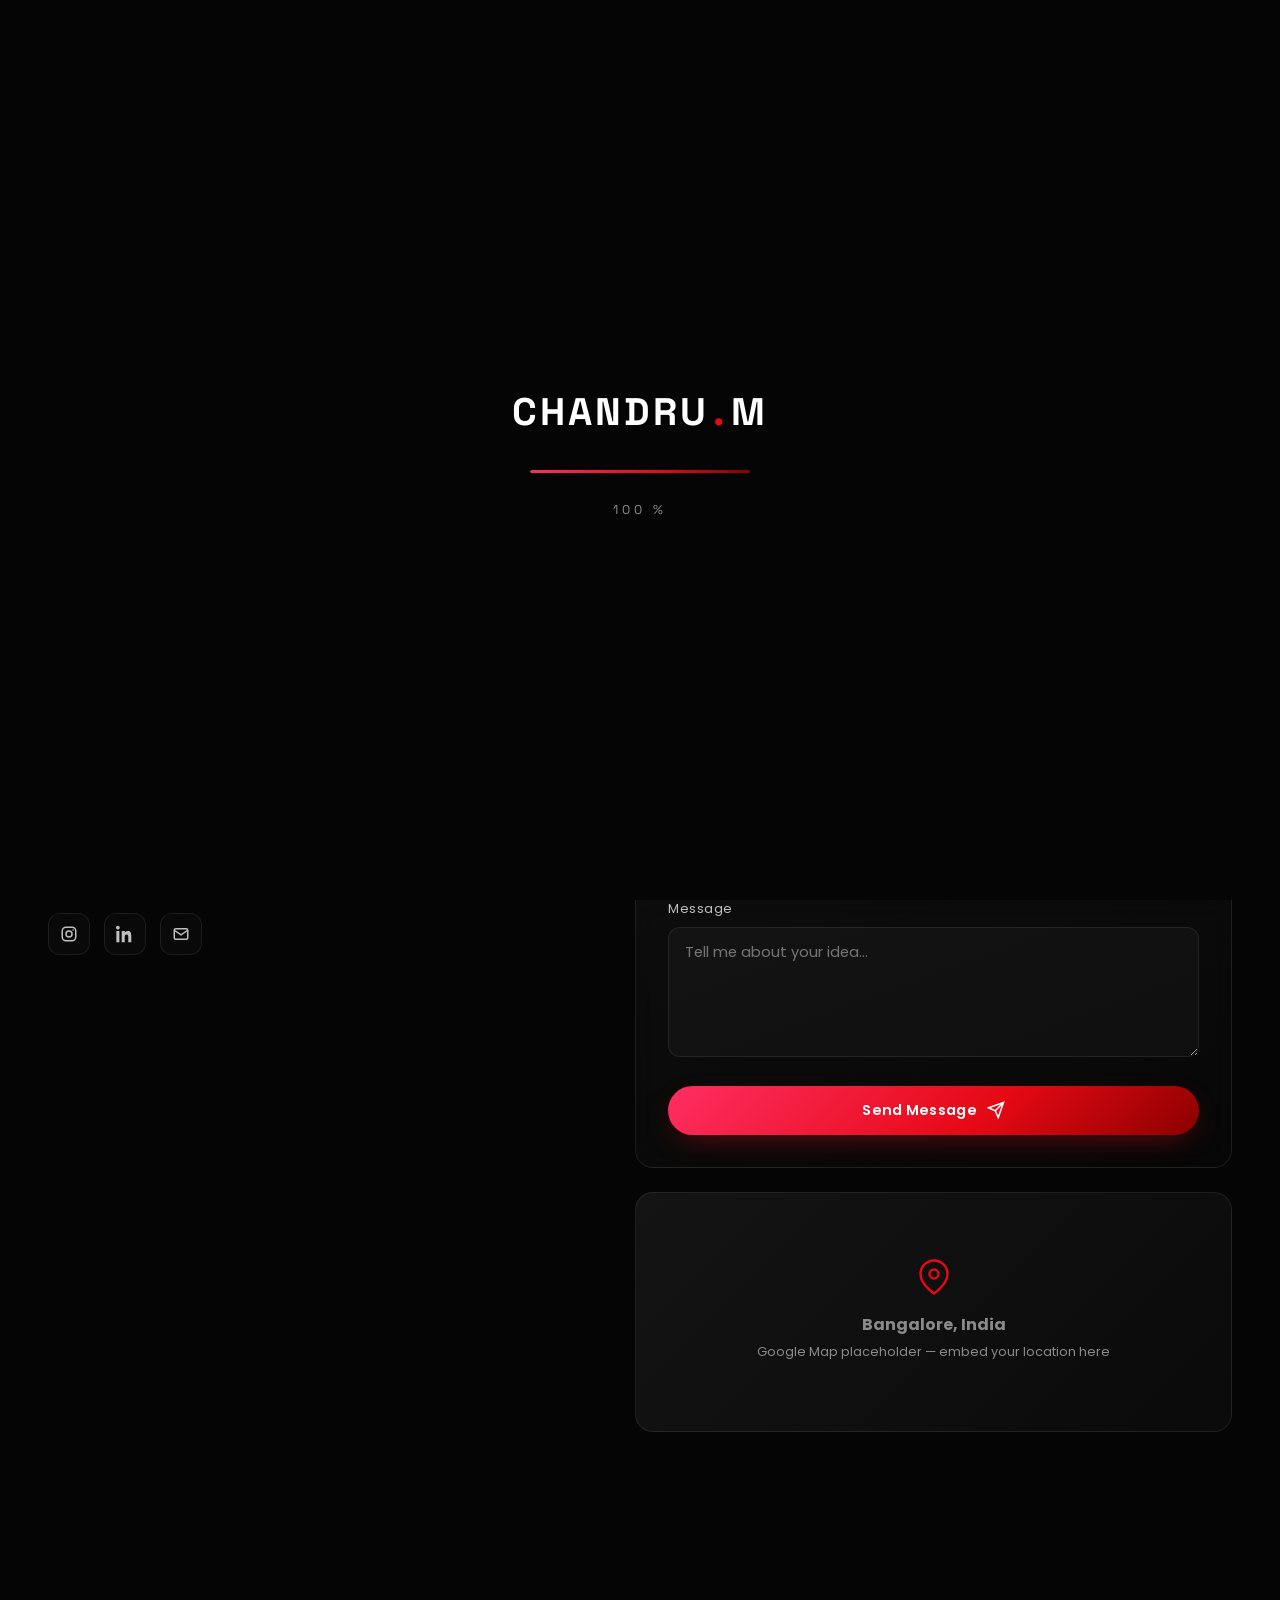
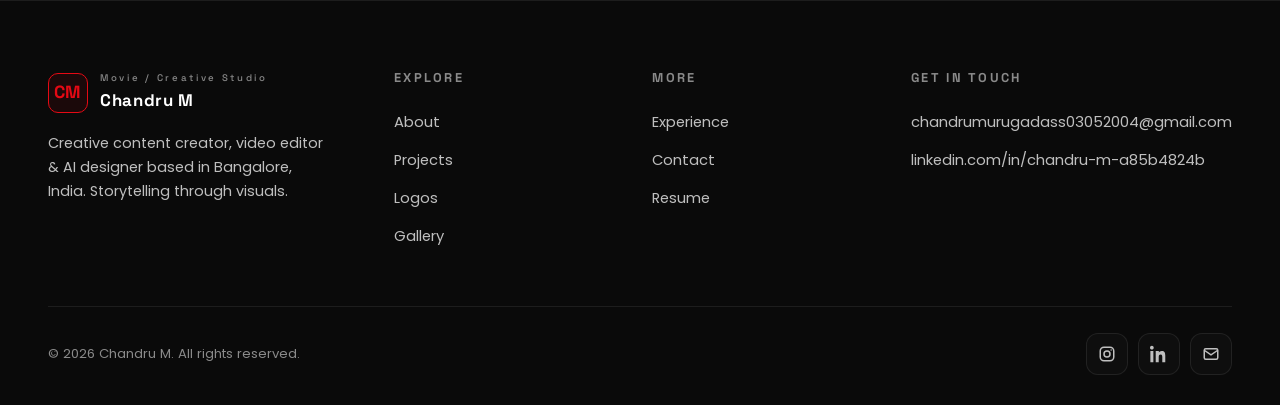
==== commit 7e1b617b: "Configure visual centering alignments and scripts for mobile devices" ====
--- a/contact.html
+++ b/contact.html
@@ -73,7 +73,9 @@
         <!-- Form -->
         <div>
           <div class="form-card glass" data-reveal data-delay="1">
-            <form id="contact-form" novalidate>
+            <form id="contact-form" action="https://formsubmit.co/chandrumurugadass03052004@gmail.com" method="POST">
+              <input type="hidden" name="_next" value="https://chandrumurugadass03052004-gif.github.io/portfolio/contact.html">
+              <input type="hidden" name="_subject" value="New Contact Form Submission!">
               <div class="field">
                 <label for="name">Your Name</label>
                 <input type="text" id="name" name="name" placeholder="Jane Doe" required />
@@ -84,7 +86,7 @@
               </div>
               <div class="field">
                 <label for="subject">Subject</label>
-                <input type="text" id="subject" name="subject" placeholder="Project enquiry" />
+                <input type="text" id="subject" name="subject" placeholder="Project enquiry" required />
               </div>
               <div class="field">
                 <label for="message">Message</label>
--- a/css/style.css
+++ b/css/style.css
@@ -119,7 +119,7 @@
 
 /* ---------- 4. Layout ---------- */
 .container { width: 100%; max-width: var(--maxw); margin: 0 auto; padding: 0 28px; }
-.section { padding: clamp(70px, 10vw, 140px) 0; position: relative; }
+.section { padding-top: clamp(70px, 10vw, 140px); padding-bottom: clamp(70px, 10vw, 140px); position: relative; }
 .section-head { max-width: 720px; margin-bottom: 56px; }
 .section-head.center { margin-left: auto; margin-right: auto; text-align: center; }
 .section-head .eyebrow.center { justify-content: center; }
--- a/css/responsive.css
+++ b/css/responsive.css
@@ -47,12 +47,25 @@
   .contact-grid { grid-template-columns: 1fr; }
   .mvv-grid { grid-template-columns: 1fr; }
   .cards-3 { grid-template-columns: repeat(2, 1fr); }
+
+  /* Center page/section headers on tablet/mobile */
+  .section-head, .page-hero { text-align: center; margin-left: auto; margin-right: auto; }
+  .section-head .eyebrow, .page-hero .eyebrow, .page-hero .breadcrumb { justify-content: center; }
+  .page-hero p { margin-left: auto; margin-right: auto; }
+
+  /* Center About preview text block contents on tablet/mobile */
+  .about-text { text-align: center; }
+  .about-text .eyebrow { justify-content: center; }
+  .about-text h2 { text-align: center; }
+  .about-text p { text-align: center; margin-left: auto; margin-right: auto; max-width: 600px; }
+  .about-text div { text-align: center; }
+  .about-text .btn { margin: 0 auto; display: inline-flex; }
 }
 
 /* ---------- Mobile ---------- */
 @media (max-width: 620px) {
   .container { padding: 0 20px; }
-  .section { padding: 64px 0; }
+  .section { padding-top: 64px; padding-bottom: 64px; }
   .cards-3, .cards-2, .cards-4 { grid-template-columns: 1fr; }
   .process-grid { grid-template-columns: 1fr; }
   .stat-row { grid-template-columns: 1fr; }
@@ -60,8 +73,6 @@
   .footer-grid { grid-template-columns: 1fr 1fr; }
   .footer-brand { grid-column: 1 / -1; }
   .footer-bottom { flex-direction: column; text-align: center; }
-  .cert-card { flex-wrap: wrap; }
-  .cert-card .issuer { margin-left: 0; text-align: left; width: 100%; }
   .hero h1 { font-size: clamp(2.4rem, 13vw, 3.6rem); }
   .portrait-badge { display: none; }
   .btn { width: 100%; justify-content: center; }
@@ -69,6 +80,24 @@
   .cta-actions .btn, .hero-actions .btn { width: auto; }
   .meta-row { grid-template-columns: 1fr; }
   .to-top { right: 16px; bottom: 16px; }
+
+  /* Center card content on mobile */
+  .project-body { text-align: center; }
+  .project-body .tags { justify-content: center; }
+  .project-body .meta-row { text-align: center; }
+  .project-body .read-more { justify-content: center; width: 100%; }
+
+  .skill-card { text-align: center; }
+  .skill-card .ic { margin-left: auto; margin-right: auto; }
+  
+  .process-step { text-align: center; }
+  .process-step .n { position: relative; margin-bottom: 10px; top: 0; right: 0; display: block; text-align: center; }
+
+  .mvv { text-align: center; }
+  .mvv .ic { margin-left: auto; margin-right: auto; }
+
+  .cert-card { flex-direction: column; text-align: center; justify-content: center; }
+  .cert-card .issuer { text-align: center; width: 100%; margin-top: 10px; }
 }
 
 @media (max-width: 400px) {
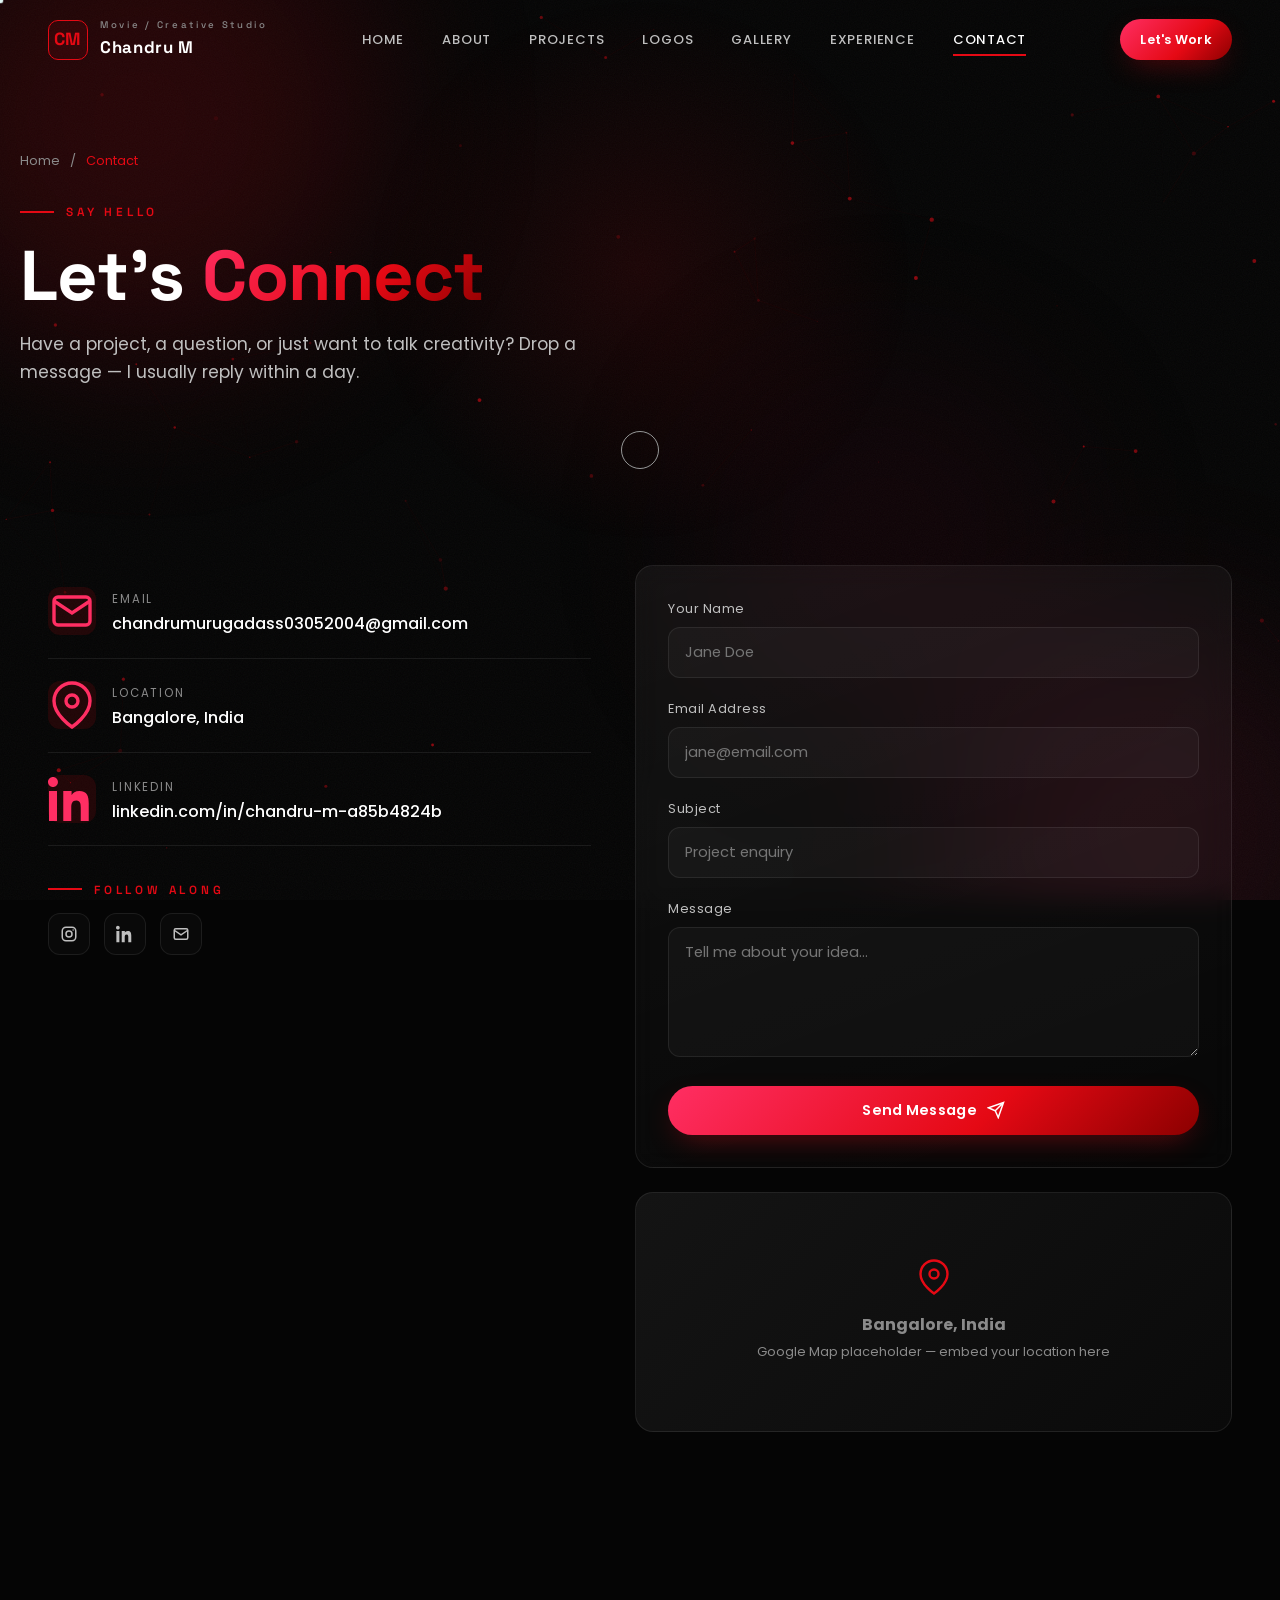
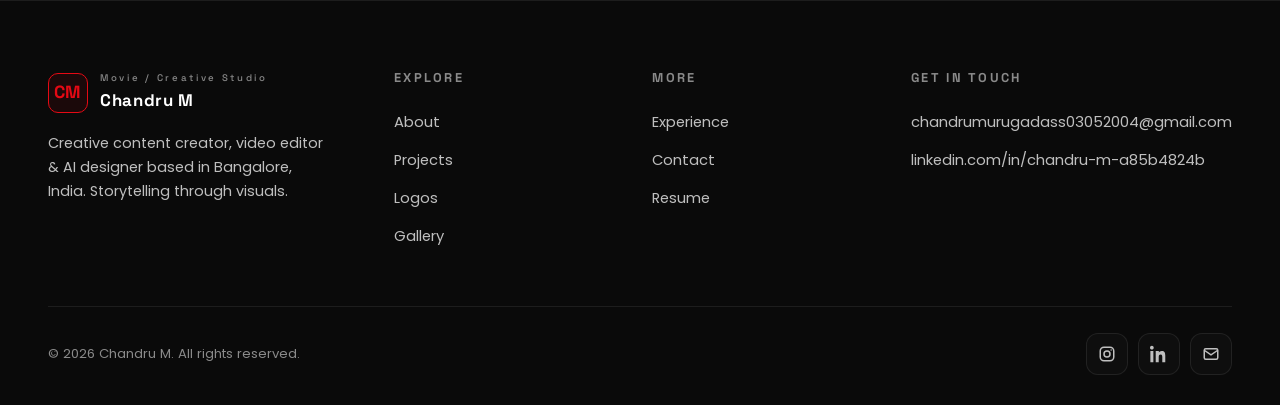
==== commit fb19f462: "Configure visual centering alignments and scripts for mobile devices" ====
--- a/contact.html
+++ b/contact.html
@@ -131,7 +131,7 @@
     </div>
   </footer>
   <button class="to-top" aria-label="Back to top"><svg viewBox="0 0 24 24" width="20" height="20" fill="none" stroke="currentColor" stroke-width="2"><path d="M12 19V5m-7 7l7-7 7 7"/></svg></button>
-  <script src="js/script.js"></script>
+  <script src="js/script.js?v=2"></script>
   <script src="js/animation.js"></script>
 </body>
 </html>
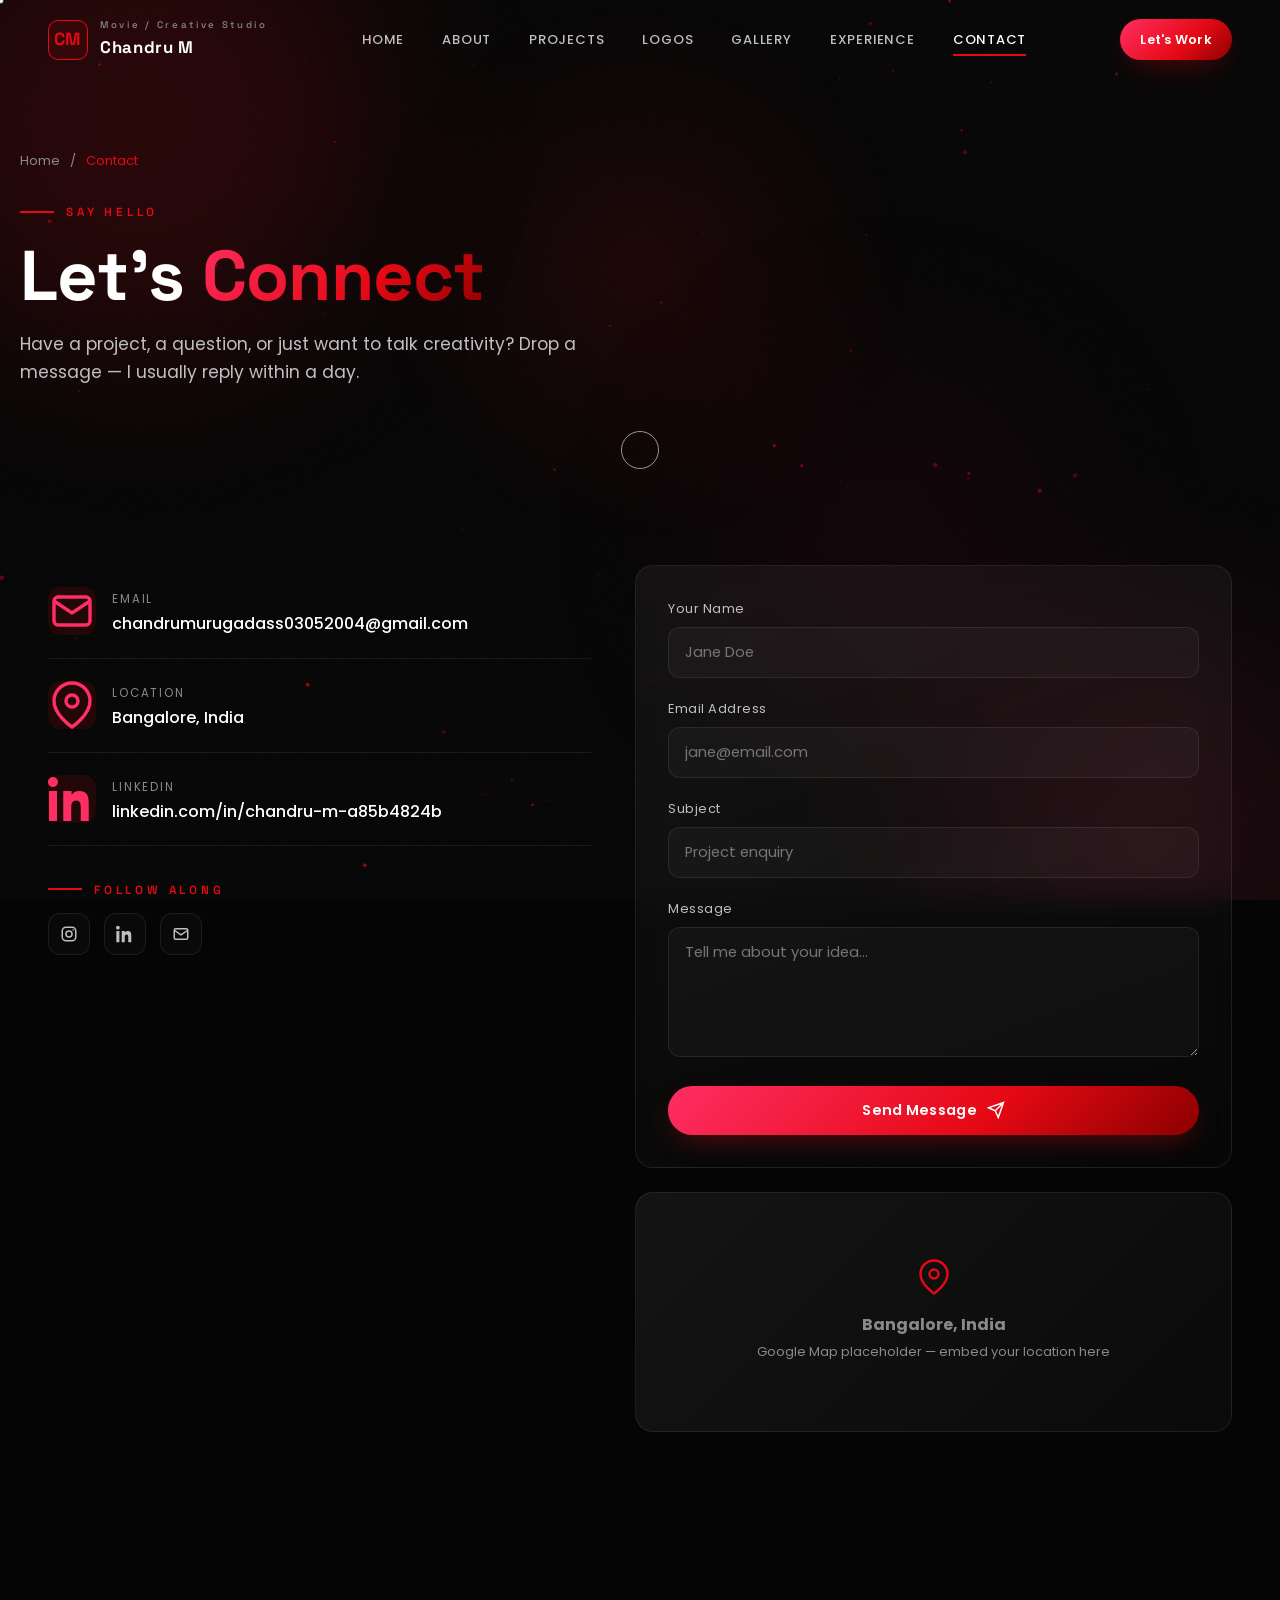
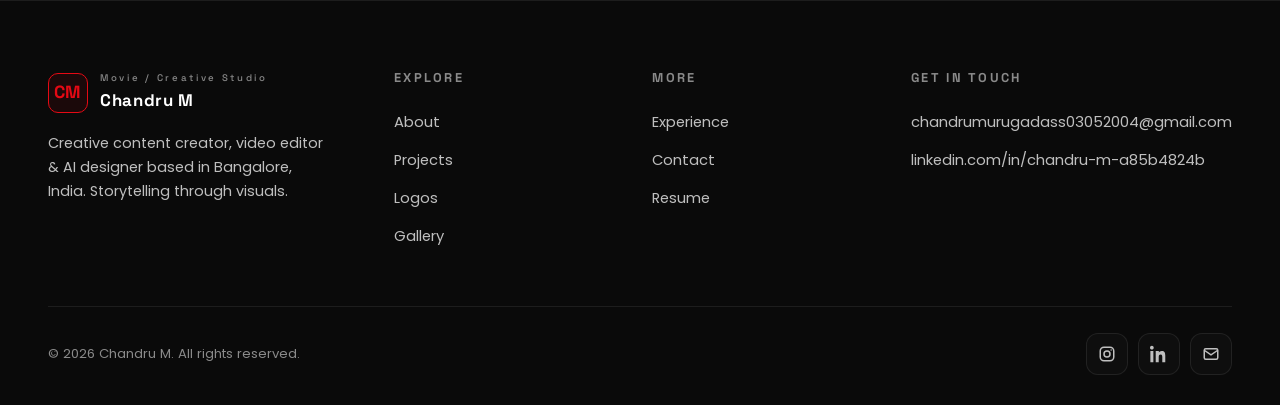
==== commit f52de11b: "Configure visual centering alignments and scripts for mobile devices" ====
--- a/contact.html
+++ b/contact.html
@@ -74,7 +74,7 @@
         <div>
           <div class="form-card glass" data-reveal data-delay="1">
             <form id="contact-form" action="https://formsubmit.co/chandrumurugadass03052004@gmail.com" method="POST">
-              <input type="hidden" name="_next" value="https://chandrumurugadass03052004-gif.github.io/portfolio/contact.html">
+              <input type="hidden" name="_next" value="https://chandrumurugadass03052004-gif.github.io/portfolio/contact.html?submitted=true#contact-form">
               <input type="hidden" name="_subject" value="New Contact Form Submission!">
               <div class="field">
                 <label for="name">Your Name</label>
@@ -131,7 +131,7 @@
     </div>
   </footer>
   <button class="to-top" aria-label="Back to top"><svg viewBox="0 0 24 24" width="20" height="20" fill="none" stroke="currentColor" stroke-width="2"><path d="M12 19V5m-7 7l7-7 7 7"/></svg></button>
-  <script src="js/script.js?v=2"></script>
+  <script src="js/script.js?v=3"></script>
   <script src="js/animation.js"></script>
 </body>
 </html>
